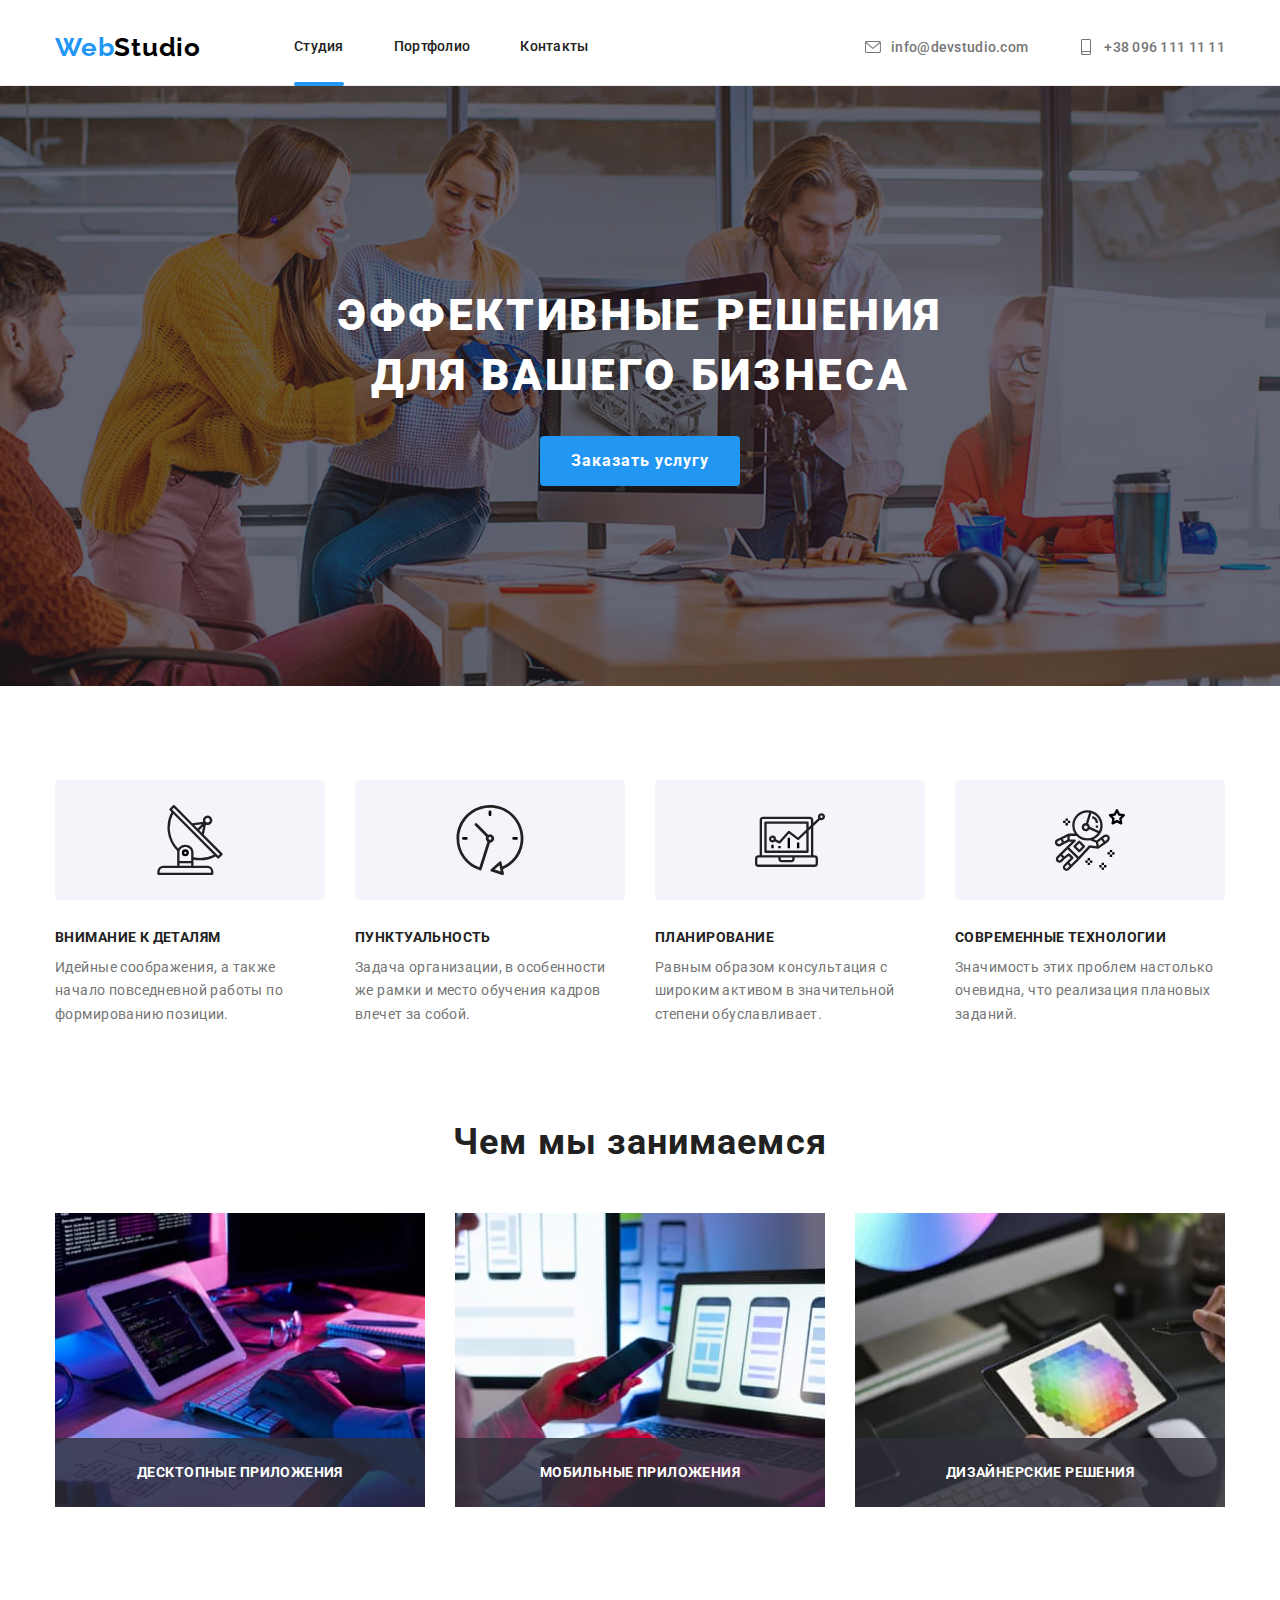
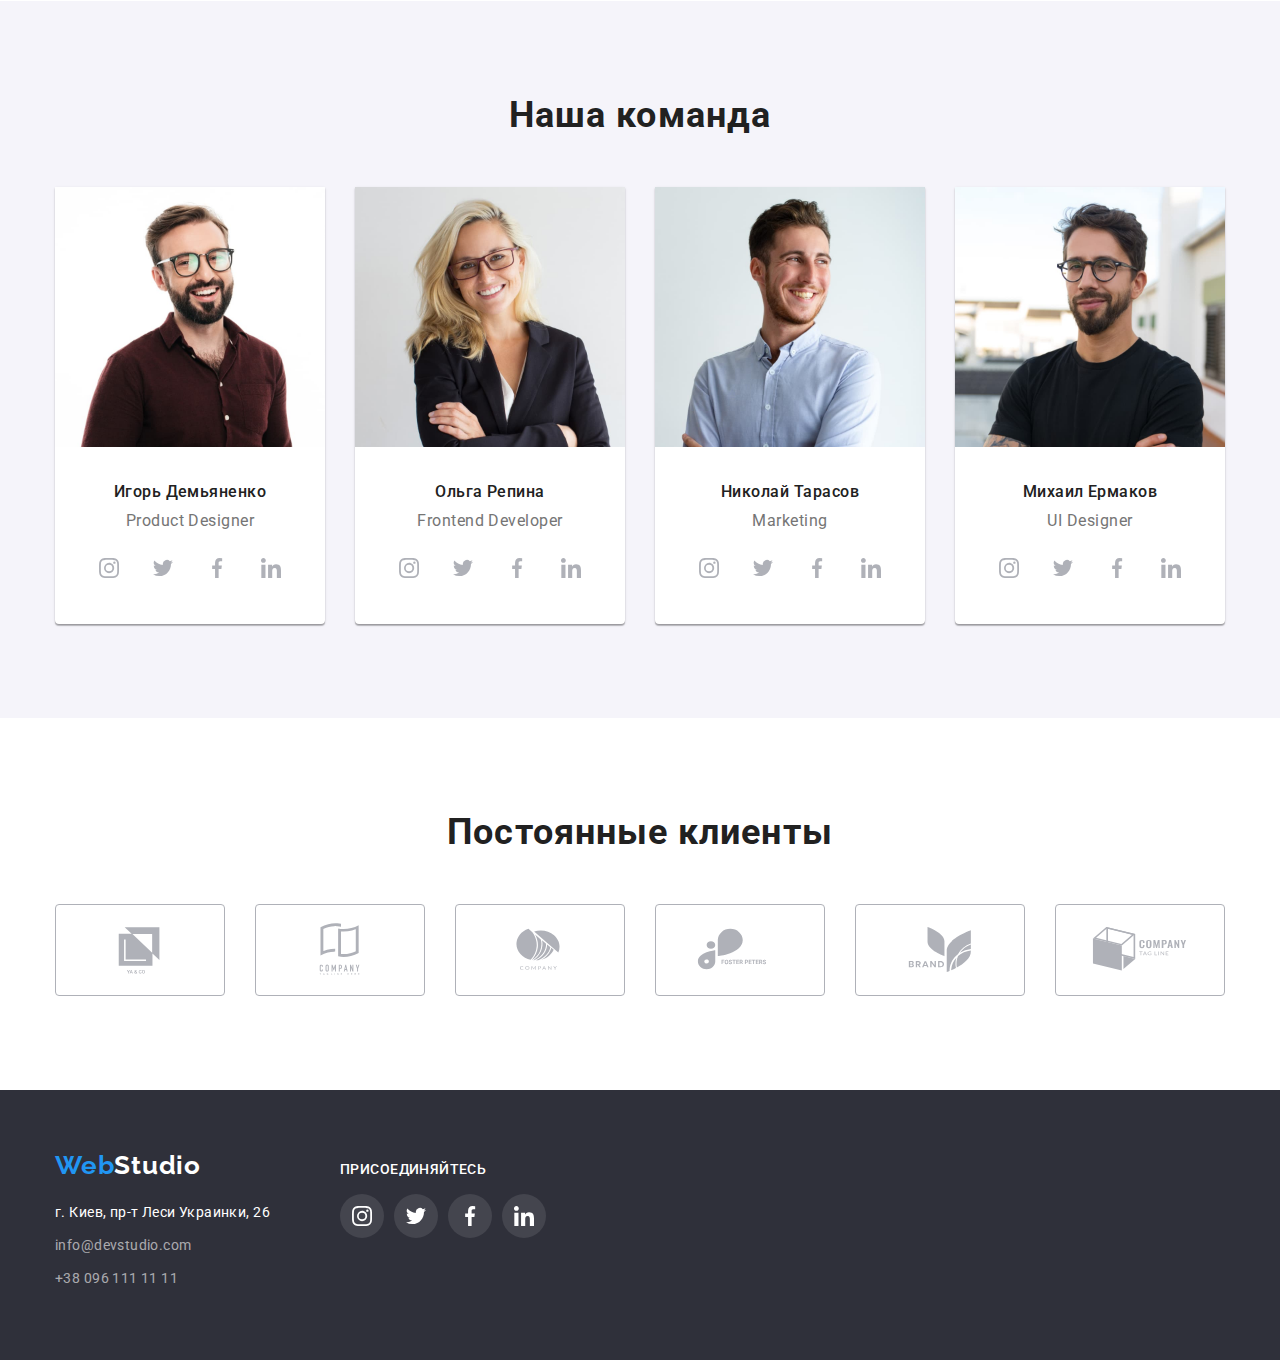
==== index.html @ 17cec53a "hometask5" ====
<!DOCTYPE html>
<html lang="ru">

<head>
    <meta charset="UTF-8">
    <meta http-equiv="X-UA-Compatible" content="IE=edge">
    <meta name="viewport" content="width=device-width, initial-scale=1.0">
    <title>Document</title>
    <link rel="stylesheet"
        href="https://cdnjs.cloudflare.com/ajax/libs/modern-normalize/1.1.0/modern-normalize.min.css">
    <link
        href="https://fonts.googleapis.com/css2?family=Raleway:wght@700&family=Roboto:wght@400;500;700;900&display=swap"
        rel="stylesheet">
    <link rel="stylesheet" href="./css/style.css">
</head>

<body class="page">
    <header class="header">
        <div class="container">
            <nav class="nav">
                <a class="logo link" href="index.html"><span class="web">Web</span>Studio</a>
                <ul class="nav-list list">
                    <li class="link-text"><a class="nav-link studio link" href="index.html">Студия</a></li>
                    <li class="link-text"><a class="nav-link link" href="./portfolio.html">Портфолио</a></li>
                    <li class="link-text"><a class="nav-link link" href="">Контакты</a></li>
                </ul>
            </nav>
            <div class="contact-links link">
                <a class="contact-link link" href="mailto:info@devstudio.com">
                    <svg class="contacts-logo">
                        <use href="./images/svg/sprite.svg#icon-envelope"></use>
                    </svg> 
                    <span>
                        info@devstudio.com
                    </span>
                </a>
                <a class="contact-link link" href="tel:+380961111111">
                    <svg class="contacts-logo">
                        <use href="./images/svg/sprite.svg#icon-smartphone"></use>
                    </svg>
                    <span>
                        +38 096 111 11 11
                    </span>
                </a>
            </div>
        </div>
    </header>
    <main>
        <!-- секція герой -->
        <section class="section-hero">
            <h1 class="hero-title">Эффективные решения <br /> для вашего бизнеса</h1>
            <button class="hero-button" type="button">Заказать услугу</button>
        </section>

        <!-- секція про нас -->

        <section class="about-us">
            <div class="container">
                <h2 hidden>О нас</h2>
                <ul class="superiority-list list">
                    <li class="superiority-item">
                        <div class="superiority-ikon">
                            <svg class="superiority-img" width="70" height="70">
                                <use href="./images/svg/sprite.svg#icon-antenna"></use>
                            </svg>
                        </div>
                        <h3 class="about-us-title">Внимание к деталям</h3>
                        <p class="about-us-text">Идейные соображения, а также начало повседневной работы по формированию
                            позиции.</p>
                    </li>
                    <li class="superiority-item">
                        <div class="superiority-ikon">
                            <svg class="superiority-img" width="70" height="70">
                                <use href="./images/svg/sprite.svg#icon-clock"></use>
                            </svg>
                        </div>
                        <h3 class="about-us-title">Пунктуальность</h3>
                        <p class="about-us-text">Задача организации, в особенности же рамки и место обучения кадров
                            влечет
                            за собой.</p>
                    </li>
                    <li class="superiority-item">
                        <div class="superiority-ikon">
                            <svg class="superiority-img" width="70" height="70">
                                <use href="./images/svg/sprite.svg#icon-diagram"></use>
                            </svg>
                        </div>
                        <h3 class="about-us-title">Планирование</h3>
                        <p class="about-us-text">Равным образом консультация с широким активом в значительной степени
                            обуславливает.</p>
                    </li>
                    <li class="superiority-item">
                        <div class="superiority-ikon">
                            <svg class="superiority-img" width="70" height="70">
                                <use href="./images/svg/sprite.svg#icon-astronaut"></use>
                            </svg>
                        </div>
                        <h3 class="about-us-title">Современные технологии</h3>
                        <p class="about-us-text">Значимость этих проблем настолько очевидна, что реализация плановых
                            заданий.</p>
                    </li>
                </ul>
            </div>
        </section>

        <!-- секція чим ми займамося -->
        <section class="section-work">
            <div class="container">
                <h2 class="work-title">Чем мы занимаемся</h2>
                <ul class="work-list list">
                    <li class="work-item">
                        <img src="./images/work/work1.jpg" alt="Работа за компьютером" width="370">
                        <div class="work-item-descr">
                            <p class="work-text">Десктопные приложения</p>
                        </div>
                    </li>
                    <li class="work-item">
                        <img src="./images/work/work2.jpg" alt="Рука с телефоном перед компьютером" width="370">
                        <div class="work-item-descr">
                            <p class="work-text">Мобильные приложения</p>
                        </div>
                    </li>
                    <li class="work-item">
                        <img src="./images/work/work3.jpg" alt="Планшет" width="370">
                        <div class="work-item-descr">
                            <p class="work-text">Дизайнерские решения</p>
                        </div>
                    </li>
                </ul>
            </div>
        </section>

        <!-- секція наша команда -->
        <section class="team">
            <div class="container">
                <h2 class="team-title">Наша команда</h2>
                <ul class="team-list list">
                    <li class="team-item">
                        <img src="./images/team/person1.jpg" alt="фото мужчины" width="270">
                        <div class="team-content">
                            <h3 class="team-name">Игорь Демьяненко</h3>
                            <p class="team-text">Product Designer</p>
                            <ul class="social-list list">
                                <li class="list-item">
                                    <a class="s-l" href="">
                                        <svg class="social-icon" width="44" height="44">
                                            <use href="./images/svg/sprite.svg#icon-instagram"></use>
                                        </svg>
                                    </a>
                                </li>
                                <li class="list-item">
                                    <a class="s-l" href="">
                                        <svg class="social-icon" width="44" height="44">
                                            <use href="./images/svg/sprite.svg#icon-twitter"></use>
                                        </svg>
                                    </a>
                                </li>
                                <li class="list-item">
                                    <a class="s-l" href="">
                                        <svg class="social-icon" width="44" height="44">
                                            <use href="./images/svg/sprite.svg#icon-facebook"></use>
                                        </svg>
                                    </a>
                                </li>
                                <li class="list-item">
                                    <a class="s-l" href="">
                                        <svg class="social-icon" width="44" height="44">
                                            <use href="./images/svg/sprite.svg#icon-linkedin"></use>
                                        </svg>
                                    </a>
                                </li>
                            </ul>
                        </div>
                    </li>
                    <li class="team-item">
                        <img src="./images/team/person2.jpg" alt="фото женщины" width="270">
                        <div class="team-content">
                            <h3 class="team-name">Ольга Репина</h3>
                            <p class="team-text">Frontend Developer</p>
                            <ul class="social-list list">
                                <li class="list-item">
                                    <a class="s-l" href="">
                                        <svg class="social-icon" width="44" height="44">
                                            <use href="./images/svg/sprite.svg#icon-instagram"></use>
                                        </svg>
                                    </a>
                                </li>
                                <li class="list-item">
                                    <a class="s-l" href="">
                                        <svg class="social-icon" width="44" height="44">
                                            <use href="./images/svg/sprite.svg#icon-twitter"></use>
                                        </svg>
                                    </a>
                                </li>
                                <li class="list-item">
                                    <a class="s-l" href="">
                                        <svg class="social-icon" width="44" height="44">
                                            <use href="./images/svg/sprite.svg#icon-facebook"></use>
                                        </svg>
                                    </a>
                                </li>
                                <li class="list-item">
                                    <a class="s-l" href="">
                                        <svg class="social-icon" width="44" height="44">
                                            <use href="./images/svg/sprite.svg#icon-linkedin"></use>
                                        </svg>
                                    </a>
                                </li>
                            </ul>
                        </div>
                    </li>
                    <li class="team-item">
                        <img src="./images/team/person3.jpg" alt="фото мужчины" width="270">
                        <div class="team-content">
                            <h3 class="team-name">Николай Тарасов</h3>
                            <p class="team-text">Marketing</p>
                            <ul class="social-list list">
                                <li class="list-item">
                                    <a class="s-l" href="">
                                        <svg class="social-icon" width="44" height="44">
                                            <use href="./images/svg/sprite.svg#icon-instagram"></use>
                                        </svg>
                                    </a>
                                </li>
                                <li class="list-item">
                                    <a class="s-l" href="">
                                        <svg class="social-icon" width="44" height="44">
                                            <use href="./images/svg/sprite.svg#icon-twitter"></use>
                                        </svg>
                                    </a>
                                </li>
                                <li class="list-item">
                                    <a class="s-l" href="">
                                        <svg class="social-icon" width="44" height="44">
                                            <use href="./images/svg/sprite.svg#icon-facebook"></use>
                                        </svg>
                                    </a>
                                </li>
                                <li class="list-item">
                                    <a class="s-l" href="">
                                        <svg class="social-icon" width="44" height="44">
                                            <use href="./images/svg/sprite.svg#icon-linkedin"></use>
                                        </svg>
                                    </a>
                                </li>
                            </ul>
                        </div>
                    </li>
                    <li class="team-item">
                        <img src="./images/team/person4.jpg" alt="фото мужчины" width="270">
                        <div class="team-content">
                            <h3 class="team-name">Михаил Ермаков</h3>
                            <p class="team-text">UI Designer</p>
                            <ul class="social-list list">
                                <li class="list-item">
                                    <a class="s-l" href="">
                                        <svg class="social-icon" width="44" height="44">
                                            <use href="./images/svg/sprite.svg#icon-instagram"></use>
                                        </svg>
                                    </a>
                                </li>
                                <li class="list-item">
                                    <a class="s-l" href="">
                                        <svg class="social-icon" width="44" height="44">
                                            <use href="./images/svg/sprite.svg#icon-twitter"></use>
                                        </svg>
                                    </a>
                                </li>
                                <li class="list-item">
                                    <a class="s-l" href="">
                                        <svg class="social-icon" width="44" height="44">
                                            <use href="./images/svg/sprite.svg#icon-facebook"></use>
                                        </svg>
                                    </a>
                                </li>
                                <li class="list-item">
                                    <a class="s-l" href="">
                                        <svg class="social-icon" width="44" height="44">
                                            <use href="./images/svg/sprite.svg#icon-linkedin"></use>
                                        </svg>
                                    </a>
                                </li>
                            </ul>
                        </div>
                    </li>
                </ul>
            </div>
        </section>

        <section class="our-clients">
            <h2 class="clients-title">Постоянные клиенты</h2>
            <ul class="client-list list">
                <li class="client-item">
                    <a class="cl-link" href="">
                        <svg class="client-logo">
                            <use href="./images/svg/sprite.svg#icon-logo"> </use>
                        </svg>
                    </a>
                </li>
                <li class="client-item">
                    <a class="cl-link" href="">
                        <svg class="client-logo">
                            <use href="./images/svg/sprite.svg#icon-logo-1"> </use>
                        </svg>
                    </a>
                </li>
                <li class="client-item">
                    <a class="cl-link" href="">
                        <svg class="client-logo">
                            <use href="./images/svg/sprite.svg#icon-logo-2"> </use>
                        </svg>
                    </a>
                </li>
                <li class="client-item">
                    <a class="cl-link" href="">
                        <svg class="client-logo">
                            <use href="./images/svg/sprite.svg#icon-logo-3"> </use>
                        </svg>
                    </a>
                </li>
                <li class="client-item">
                    <a class="cl-link" href="">
                        <svg class="client-logo">
                            <use href="./images/svg/sprite.svg#icon-logo-4"> </use>
                        </svg>
                    </a>
                </li>
                <li class="client-item">
                    <a class="cl-link" href="">
                        <svg class="client-logo">
                            <use href="./images/svg/sprite.svg#icon-logo-5"> </use>
                        </svg>
                    </a>
                </li>
            </ul>
        </section>
    </main>

    <footer class="footer-all">
        <div class="container d-flex">
            <div class="container-footer">
                <a class="logo-footer link" href="index.html"><span class="web">Web</span>Studio</a>
                <address class="address">
                    <p class="address-text link">г. Киев, пр-т Леси Украинки, 26</p>
                    <a class="contacts-link-footer link" href="mailto:info@devstudio.com">info@devstudio.com</a>
                    <a class="contacts-link-footer link" href="tel:+380961111111">+38 096 111 11 11</a>
                </address>
            </div>
            <div class="footer-social">
                <h3 class="footer-social-title">ПРИСОЕДИНЯЙТЕСЬ</h3>
                <ul class="social-list list">
                    <li class="list-item">
                        <a class="s-l" href="">
                            <svg class="social-icon footer-icon" width="44" height="44">
                                <use href="./images/svg/sprite.svg#icon-instagram"></use>
                            </svg>
                        </a>
                    </li>
                    <li class="list-item">
                        <a class="s-l" href="">
                            <svg class="social-icon footer-icon" width="44" height="44">
                                <use href="./images/svg/sprite.svg#icon-twitter"></use>
                            </svg>
                        </a>
                    </li>
                    <li class="list-item">
                        <a class="s-l" href="">
                            <svg class="social-icon footer-icon" width="44" height="44">
                                <use href="./images/svg/sprite.svg#icon-facebook"></use>
                            </svg>
                        </a>
                    </li>
                    <li class="list-item">
                        <a class="s-l" href="">
                            <svg class="social-icon footer-icon" width="44" height="44">
                                <use href="./images/svg/sprite.svg#icon-linkedin"></use>
                            </svg>
                        </a>
                    </li>
                </ul>
            </div>
        </div>
    </footer>
</body>

</html>
---- css/style.css ----
:root {
    --main-text-color: #757575;
    --logo-color: #000000;
    --secondary-title-color: #FFFFFF;
    --title-color: #212121;
    --akcent-color: #2196F3;
    --main-font: "Roboto"; sans-serif;
    --secondary-font: "Raleway"; sans-serif;
    --main-background-color:#E5E5E5 ;
    --secondary-background-color: #2F303A;
    --backgraund-team-color: #F5F4FA;
    --footer-link-color: rgba(255, 255, 255, 0.6);
}
/* стилі сторінки */

h1,
h2,
h3,
h4,
h5,
h6,
p {
    margin-top: 0;
    margin-bottom: 0;
}

ul{
    margin-top: 0;
    margin-bottom: 0;
    padding-left: 0;
}

.html {
    box-sizing: border-box;
}
 
.page {
    font-family: var(--main-font);
    color: var(--main-text-color);
}

.list {
    list-style: none;
    padding: 0;
    margin: 0;
}

.link {
    text-decoration: none;
}

.container {
    width: 1200px;
    padding-left: 15px;
    padding-right: 15px;
    margin: 0 auto;
}

/* хедер */


.header .container {
    display: flex;
    align-items: center;
}

.header{
    border-bottom: 1px solid #ECECEC;
    
    padding-top: 32px;
    padding-bottom: 22px;
}
/* logo */

.logo {
    margin-right: 93px;
    font-family: var(--secondary-font);
    font-weight: 700;
    font-size: 26px;
    line-height: 1.19;
    letter-spacing: 0.03em;
    color: var(--logo-color);
}

.web {
    color: var(--akcent-color);
}

/* nav */
.nav {
    display: flex;
    align-items: center;
}

.nav-list {
    display: flex;
}

.link-text {
position: relative;
}

.studio::after,
.portfolio::after {
    content: "";
    position: absolute;
    left: 0;
    bottom: -31px;
    display: block;
    width: 100%;
    height: 4px;
    border-radius: 2px;
    background-color: var(--akcent-color);
}

.nav-link {
    display: block;
    color:var(--title-color);
    font-weight: 500;
    font-size: 14px;
    line-height: 1.14;
    letter-spacing: 0.02em;
}

.link-text:not(:last-child) {
    margin-right: 50px;
}

.contact-links {
    display: flex;
    font-style: normal;
    font-weight: 500;
    font-size: 14px;
    line-height: 1.1428;
    letter-spacing: 0.02em;
    margin-left: auto;
    height: 16px
}

.contact-link {
    color: var(--main-text-color);
    display: flex;
}

.contact-link:not(:last-child) {
    margin-right: 50px;
}

.contacts-logo {
    width: 16px;
    fill: var(--main-text-color);
    margin-right: 10px;
}

.nav-link:hover,
.nav-link:focus,
.contact-link:hover,
.contact-link:focus,
.contact-link:hover .contacts-logo,
.contact-link:focus .contacts-logo {
    color: var(--akcent-color);
    fill: var(--akcent-color);
}

/* hero */


.section-hero {
    padding-top: 200px;
    padding-bottom: 200px;
    text-align: center;
    max-width: 1600px;
    background-image: linear-gradient(
      rgba(47, 48, 58, 0.4),
      rgba(47, 48, 58, 0.4)
    ),
    url(../images/bcg/bcg.jpg);
    background-repeat: no-repeat;
    background-position: center;
    background-size: cover;
    margin: auto;
}

 .hero-title {
     margin-top: 0;
     margin-bottom: 30px;
    font-weight: 900;
    font-size: 44px;
    line-height: 1.36;
    letter-spacing: 0.06em;
    text-transform: uppercase;
    color: var(--secondary-title-color);
 }

 .hero-button {
    margin: auto;
    text-align: center;
    width: 200px;
    height: 50px ;
    border-radius: 4px;
    border: none;
    font-weight: 700;
    font-size: 16px;
    line-height: 1.87;    
    align-items: center;
    letter-spacing: 0.06em;
    color: var(--secondary-title-color);
    background-color: var(--akcent-color);
    cursor: pointer;
 }


 /* <!-- секція про нас --> */

.about-us {
    padding-top: 94px;
}

 .superiority-list {
     display: flex;
     margin-left: -30px;
 }


.superiority-ikon {
    width: 270px;
    height: 120px;
    background: #F5F4FA;
    border-radius: 4px;
    margin-bottom: 30px;
    display: flex;
    justify-content: center;
    align-items: center;
}

.superiority-item {
    width: calc((100% - 30px) / 4);
    margin-left: 30px;
}

 .about-us-title {
     margin: 0;
    font-size: 14px;
    line-height: 1.14;
    letter-spacing: 0.03em;
    text-transform: uppercase;
    color: var(--title-color);
 }

 .about-us-text {
     margin-top: 10px;
    font-weight: 400;
    font-size: 14px;
    line-height: 1.71;
    letter-spacing: 0.03em;   
    color: var(--main-text-color);
 }

 /* <!-- секція чим ми займамося --> */

.section-work {
    padding: 94px 0;
}

 .work-title {
     margin-top: 0;
     margin-bottom: 50px;
    font-weight: 700;
    font-size: 36px;
    line-height: 1.17;
    text-align: center;
    letter-spacing: 0.03em;
    color: var(--title-color)
}
.work-item:not(:last-child) {
    margin-right: 30px;
}

.work-item  {
    position: relative;
    width: calc((100% - 60px) / 3);
    height: 294px;
}

.work-list {
    display: flex;
}

.work-item-descr {
    position: absolute;
    bottom: 0;
    right: 0;
    width: 100%;
    background: rgba(47, 48, 58, 0.8);


}

.work-text {
    margin: 27px 82px;

    font-weight: 700;
    font-size: 14px;
    line-height: 1.14;
    text-align: center;
    letter-spacing: 0.03em;
    text-transform: uppercase;
    color: var(--secondary-title-color);
}

/* <!-- секція наша команда --> */

.team-list {
    display: flex;
    margin-top: 50px;
    /* margin-bottom: 94px; */
}

.team {
    background-color: var(--backgraund-team-color);
    padding-top: 94px;
    padding-bottom: 94px;
}

.team-item:not(:last-child) {
 margin-right: 30px;
}

.team-item {
    width: calc((100% - 90px) / 4);
    background-color: var(--secondary-title-color);
    box-shadow: 0px 1px 3px rgba(0, 0, 0, 0.12), 0px 1px 1px rgba(0, 0, 0, 0.14), 0px 2px 1px rgba(0, 0, 0, 0.2);
    border-radius: 0px 0px 4px 4px;
}

.team-title {
    font-weight: 700;
    font-size: 36px;
    line-height: 1.16;
    text-align: center;
    letter-spacing: 0.03em;
    color: var(--title-color);
}

.team-content {
    padding-top: 30px;
    padding-bottom: 30px;
}

.team-name {
    margin-bottom: 10px;
    font-weight: 500;
    font-size: 16px;
    line-height: 1.19;
    text-align: center;
    letter-spacing: 0.03em;
    color: var(--title-color);
}

.team-text {
    font-weight: 400;
    font-size: 16px;
    line-height: 1.19;
    text-align: center;
    letter-spacing: 0.03em;
    color: var(--main-text-color);
}

.social-list {
    display: flex;
    justify-content: center;
    margin-top: 16px;
}

.s-l:focus .social-icon{
    background-color: var(--akcent-color);
    border-radius: 50px;
    fill: var(--secondary-title-color);
}

.social-icon:hover,
.social-icon:focus {
    background-color: var(--akcent-color);
    border-radius: 50px;
    fill: var(--secondary-title-color);
}

.social-icon {
    fill: #AFB1B8;
}

.list-item:not(:last-child) {
    margin-right: 10px;
}

.clients-title {
    font-weight: 700;
    font-size: 36px;
    line-height: 1.16;
    text-align: center;
    letter-spacing: 0.03em;
    color: var(--title-color);
    margin-top: 94px;
    margin-bottom: 50px;
}

.client-list {
    display: flex;
    justify-content: center;
    margin-bottom: 94px;
}

.client-item {
    width: 170px;
    height: 92px;
    border: 1px solid #AFB1B8;
    border-radius: 4px;

    align-items: center;
    display: flex;
    justify-content: center;
}

.cl-link {
    width: 100%;
    height: 100%;
    justify-content: center;
    display: flex;
    align-items: center;
}

.client-item:focus,
.cl-link:focus .client-logo{
    border-color: var(--akcent-color);
    fill: var(--akcent-color);
}


.client-item:hover,
.client-item:hover .client-logo{
    border-color: var(--akcent-color);
    fill: var(--akcent-color);
}

.client-item:not(:last-child) {
    margin-right: 30px;
}

.client-logo {
    width: 106px;
    height: 60px;
    fill: #AFB1B8;
}


/*--------------------------- footer -----------------------------*/
.footer-all {
    display: flex;
    align-items: baseline;
    padding-top: 60px;
    padding-bottom: 60px;
}

.d-flex {
    display: flex;
}

.logo-footer {
    font-family: var(--secondary-font);
    font-weight: 700;
    font-size: 26px;
    line-height: 1.19;
    letter-spacing: 0.03em;
    color: var(--secondary-title-color);
}

.address-text,
.contacts-link-footer {
    margin-top: 0;
    margin-bottom: 9px;
}


.address {
    margin-top: 20px;
    font-style: normal;
}

.address-text,
.contacts-link-footer {
    font-weight: 400;
    font-size: 14px;
    line-height: 1.71;
    letter-spacing: 0.03em;
    color: var(--secondary-title-color);
}

.contacts-link-footer {
    color:  var(--footer-link-color);
    display: block;
 }
 
.contacts-link-footer:hover,
.contacts-link-footer:focus {
    color: var(--akcent-color)
}

/* .container-footer {
    display: inline-block;
} */

.footer-social-title {
    font-weight: 500;
    font-size: 14px;
    line-height: 1.14;
    letter-spacing: 0.03em;
    text-transform: uppercase;
    color: #FFFFFF;
}

.footer-icon {
    background: rgba(255, 255, 255, 0.1);
    border-radius: 50px;
    fill: #FFFFFF;
}

.footer-all {
    background-color: var(--secondary-background-color);
}

.footer-social {
    margin-left: 70px;
    align-items: unset;
    margin-top: 12px;
}

/*------------------ портфоліо -------------------------------*/

.section-project {
    padding-top: 94px;
}

.filter-button-list {
    display: flex;
    justify-content: center;
    margin-left: auto;
    margin-right: auto;
    margin-bottom: 50px;
}

.filter-button-item {
    margin-right: 8px;
}

.filter-button-item:hover,
.filter-button-item:focus {
    color: white;
}

.filter-button-item:last-child {
    margin-right: 0;
}

.filter-button {
    padding: 6px 22px;
    border: none;
    border-radius: 4px;
    font-family: var(--main-font);
    font-weight: 500;
    font-size: 16px;
    line-height: 1.62;
    text-align: center;
    letter-spacing: 0.03em;
    color: var(--title-color);
    background-color: var(--backgraund-team-color);
    cursor: pointer;
}

.filter-button:hover,
.filter-button:focus {
   background: var(--akcent-color);
   color: #FFFFFF;
}

.project-list {
    margin-top: 50px;
    display: flex;
    flex-wrap: wrap;
    margin-bottom: 100px;
}

.project-text {
    position: absolute;
    top: 0;
    left: 0;
    width: 100%;
    height: 100%;
    padding: 64px 23px;

    transform: translateY(100%);

    font-weight: normal;
    font-size: 18px;
    line-height: 1.56;
    letter-spacing: 0.03em;
    color:var(--secondary-title-color);
    
    background-color: rgba(33, 150, 243, 0.9); ;
}

.all-card {
    position: relative;
    overflow: hidden;
}

.project-card:hover .project-text {
    transform: translateY(0%);
}

.project-title-name {
    padding: 20px 24px ;
}

.project-card {
    border: 1px solid #EEEEEE;
    margin-right: 30px;
    margin-bottom: 30px; 
    width: calc((100% - 60px) / 3);
}

.project-card:nth-last-child(-n + 3) {
    margin-bottom: 0;
  }

.project-card:nth-child(3n + 3) {
    margin-right: 0;
} 

.project-card:focus,
.project-card:focus-visible {
    box-shadow: 0px 1px 1px rgba(0, 0, 0, 0.12), 0px 4px 4px rgba(0, 0, 0, 0.06), 1px 4px 6px rgba(0, 0, 0, 0.16);
}

.project-card:hover {
    box-shadow: 0px 1px 1px rgba(0, 0, 0, 0.12), 0px 4px 4px rgba(0, 0, 0, 0.06), 1px 4px 6px rgba(0, 0, 0, 0.16);
}

.project-title {
    font-weight: 700;
    font-size: 18px;
    line-height: 2.00;
    letter-spacing: 0.06em;
    color: var(--title-color);
 }
 
.project-name {
    font-weight: 400;
    font-size: 16px;
    line-height: 1.87;
    letter-spacing: 0.03em;
    color: var(--main-text-color);
}
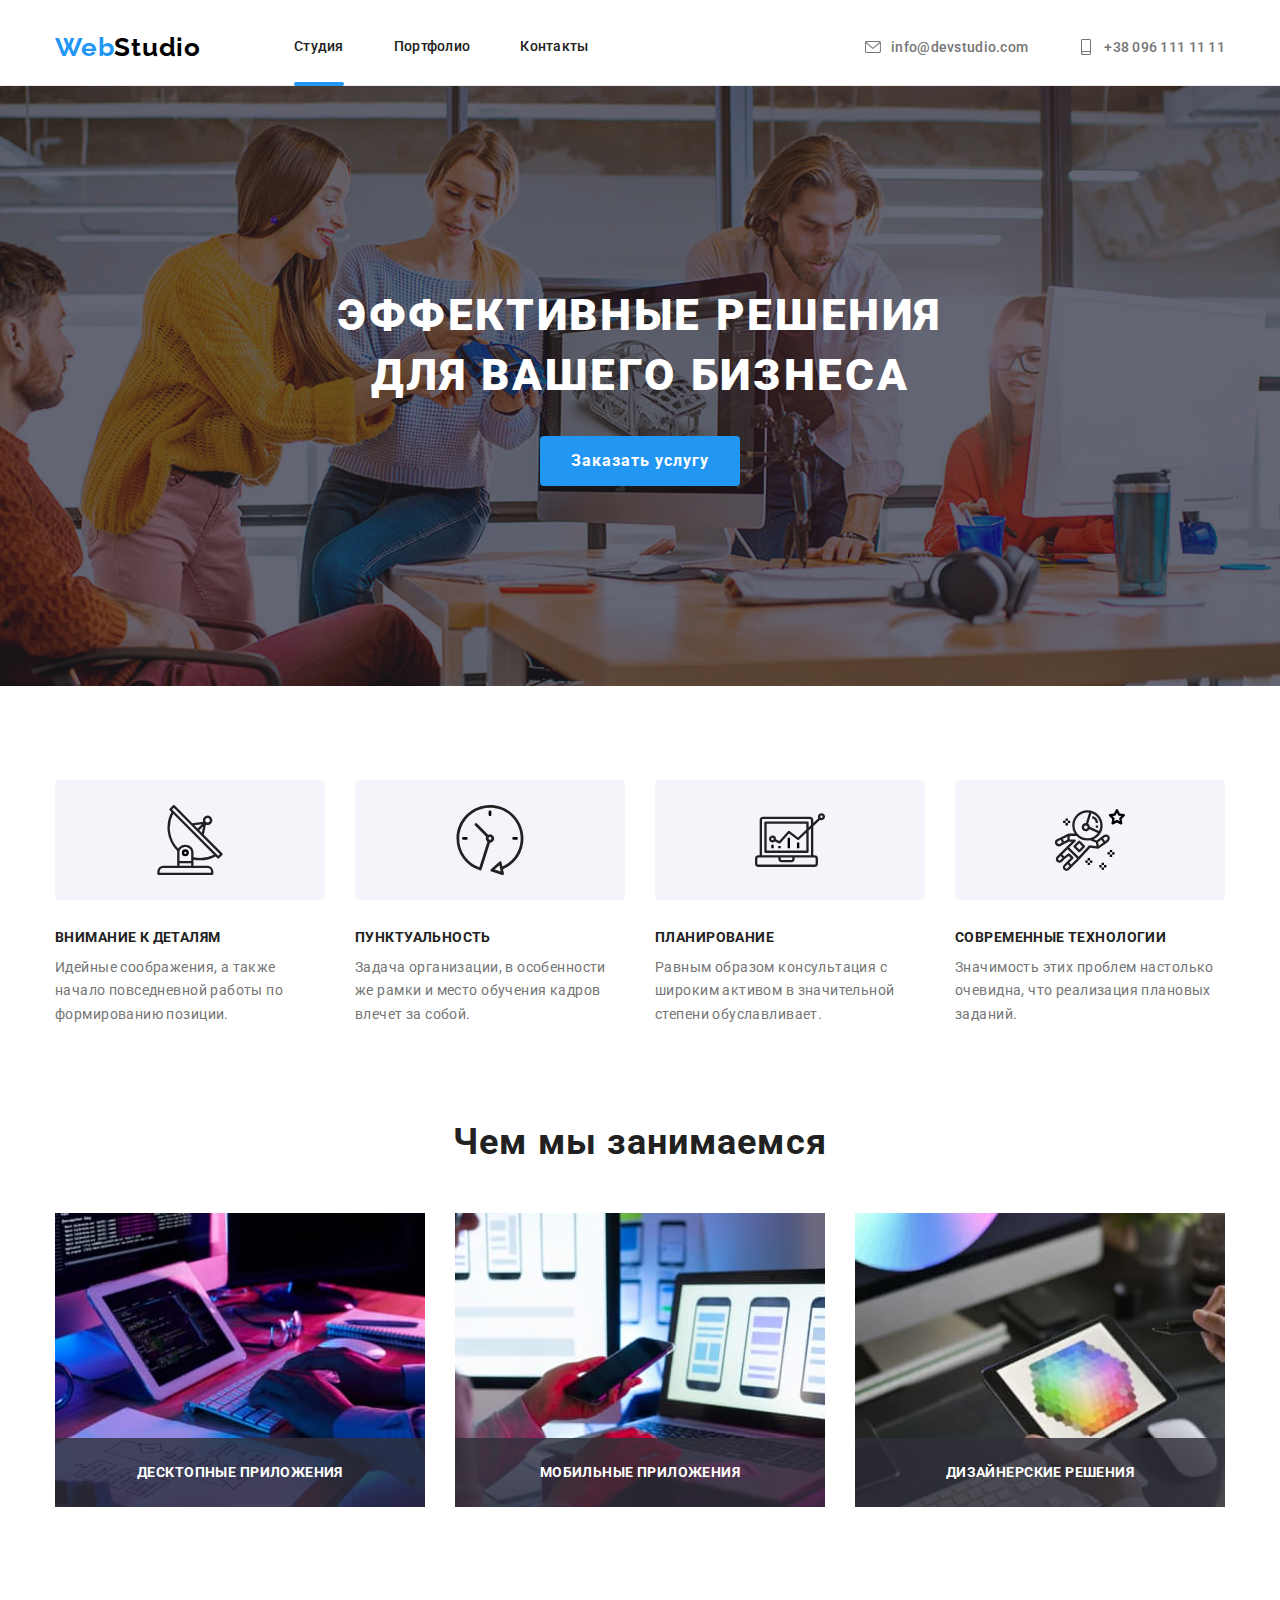
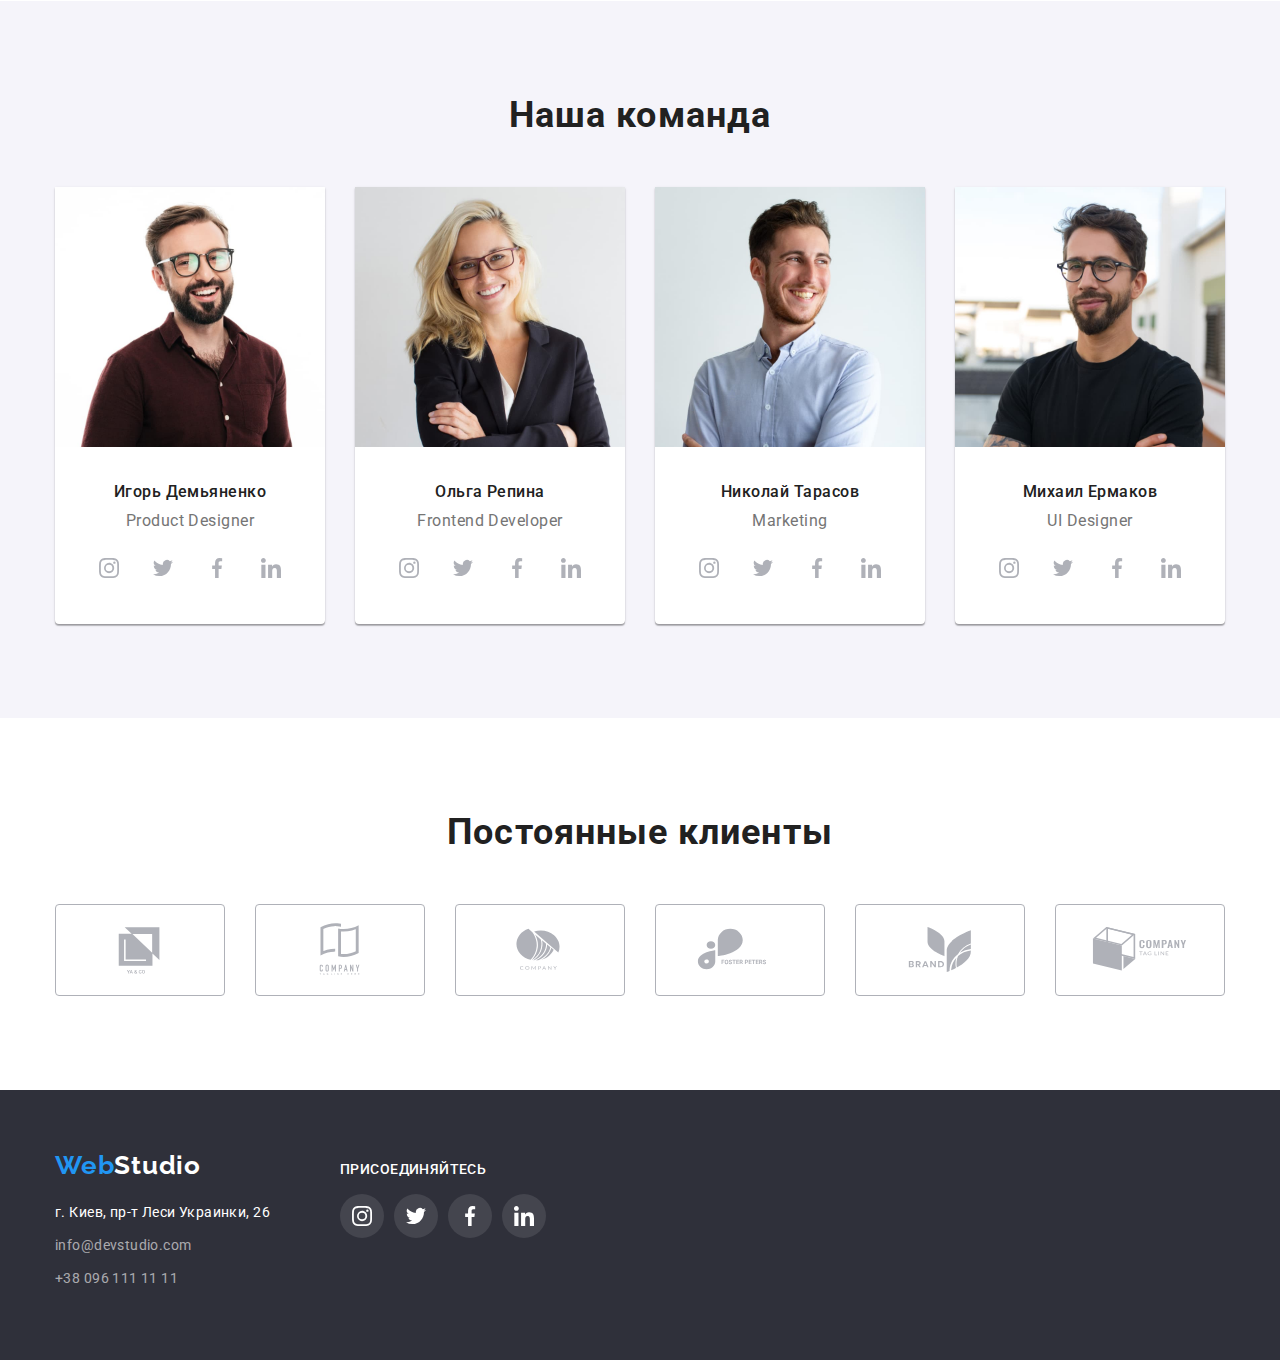
==== commit e894bede: "дз4" ====
--- a/index.html
+++ b/index.html
@@ -49,7 +49,7 @@
         <!-- секція герой -->
         <section class="section-hero">
             <h1 class="hero-title">Эффективные решения <br /> для вашего бизнеса</h1>
-            <button class="hero-button" type="button">Заказать услугу</button>
+            <button class="hero-button" type="button" data-modal-open>Заказать услугу</button>
         </section>
 
         <!-- секція про нас -->
@@ -141,9 +141,9 @@
                             <h3 class="team-name">Игорь Демьяненко</h3>
                             <p class="team-text">Product Designer</p>
                             <ul class="social-list list">
-                                <li class="list-item">
-                                    <a class="s-l" href="">
-                                        <svg class="social-icon" width="44" height="44">
+                                <li class="list-item ">
+                                    <a class="s-l" href="">
+                                        <svg class="social-icon " width="44" height="44">
                                             <use href="./images/svg/sprite.svg#icon-instagram"></use>
                                         </svg>
                                     </a>
@@ -286,13 +286,13 @@
                 </ul>
             </div>
         </section>
-
+    <!-- постійні клієнти -->
         <section class="our-clients">
             <h2 class="clients-title">Постоянные клиенты</h2>
             <ul class="client-list list">
                 <li class="client-item">
                     <a class="cl-link" href="">
-                        <svg class="client-logo">
+                        <svg class="client-logo ">
                             <use href="./images/svg/sprite.svg#icon-logo"> </use>
                         </svg>
                     </a>
@@ -381,6 +381,17 @@
             </div>
         </div>
     </footer>
+    
+    <div class="backdrop is-hidden" data-modal>
+        <div class="modal">
+            <button class="modal-button" data-modal-close>
+                <svg class="close-logo">
+                    <use href="./images/modal/modal.svg#icon-close-black-18dp-2-1" width="18" height="18"></use>
+                </svg>
+            </button> </div>
+    </div>
+    
+    <script src="./js/modal.js"></script>
 </body>
 
 </html>--- a/css/style.css
+++ b/css/style.css
@@ -120,6 +120,9 @@
     font-size: 14px;
     line-height: 1.14;
     letter-spacing: 0.02em;
+    transition-property: color;
+    transition-duration: 250ms;
+    transition-timing-function: cubic-bezier(0.4, 0, 0.2, 1);
 }
 
 .link-text:not(:last-child) {
@@ -140,6 +143,9 @@
 .contact-link {
     color: var(--main-text-color);
     display: flex;
+    transition-property: color;
+    transition-duration: 250ms;
+    transition-timing-function: cubic-bezier(0.4, 0, 0.2, 1);
 }
 
 .contact-link:not(:last-child) {
@@ -150,6 +156,9 @@
     width: 16px;
     fill: var(--main-text-color);
     margin-right: 10px;
+    transition-property: fill;
+    transition-duration: 250ms;
+    transition-timing-function: cubic-bezier(0.4, 0, 0.2, 1);
 }
 
 .nav-link:hover,
@@ -374,19 +383,23 @@
 
 .s-l:focus .social-icon{
     background-color: var(--akcent-color);
-    border-radius: 50px;
     fill: var(--secondary-title-color);
+    
 }
 
 .social-icon:hover,
 .social-icon:focus {
     background-color: var(--akcent-color);
-    border-radius: 50px;
     fill: var(--secondary-title-color);
 }
 
 .social-icon {
     fill: #AFB1B8;
+    border-radius: 50px;
+
+    transition-property: background-color, fill;
+    transition-duration: 250ms;
+    transition-timing-function: cubic-bezier(0.4, 0, 0.2, 1);
 }
 
 .list-item:not(:last-child) {
@@ -402,6 +415,7 @@
     color: var(--title-color);
     margin-top: 94px;
     margin-bottom: 50px;
+    
 }
 
 .client-list {
@@ -419,6 +433,10 @@
     align-items: center;
     display: flex;
     justify-content: center;
+
+    transition-property: fill, border-color;
+    transition-duration: 250ms;
+    transition-timing-function: cubic-bezier(0.4, 0, 0.2, 1);
 }
 
 .cl-link {
@@ -498,6 +516,9 @@
 .contacts-link-footer {
     color:  var(--footer-link-color);
     display: block;
+    transition-property: color;
+    transition-duration: 250ms;
+    transition-timing-function: cubic-bezier(0.4, 0, 0.2, 1);
  }
  
 .contacts-link-footer:hover,
@@ -555,6 +576,7 @@
 .filter-button-item:hover,
 .filter-button-item:focus {
     color: white;
+    border-radius: 4px;
 }
 
 .filter-button-item:last-child {
@@ -589,6 +611,8 @@
     margin-bottom: 100px;
 }
 
+
+
 .project-text {
     position: absolute;
     top: 0;
@@ -598,6 +622,7 @@
     padding: 64px 23px;
 
     transform: translateY(100%);
+    transition: transform 250ms linear;
 
     font-weight: normal;
     font-size: 18px;
@@ -626,6 +651,9 @@
     margin-right: 30px;
     margin-bottom: 30px; 
     width: calc((100% - 60px) / 3);
+    transition-property: box-shadow;
+    transition-duration: 250ms;
+    transition-timing-function: cubic-bezier(0.4, 0, 0.2, 1);
 }
 
 .project-card:nth-last-child(-n + 3) {
@@ -659,4 +687,70 @@
     line-height: 1.87;
     letter-spacing: 0.03em;
     color: var(--main-text-color);
+}
+
+.animate-on-hover {
+    transition-property: background, color;
+    transition-duration: 250ms;
+    transition-timing-function: cubic-bezier(0.4, 0, 0.2, 1);
+}
+
+.animate-on-hover:hover {
+    background: var(--akcent-color);
+    color: var(--secondary-title-color);
+}
+
+.backdrop {
+    position: fixed;
+    top: 0;
+    left: 0;
+    width: 100%;
+    height: 100%;
+    background-color: rgba(0, 0, 0, 0.2);
+    transition: opacity 1000ms cubic-bezier(0.4, 0, 0.2, 1);
+}
+
+.backdrop.is-hidden {
+    opacity: 0;
+    pointer-events: none;
+    visibility: visible;
+}
+
+.modal {
+    position: absolute;
+    top: 50%;
+    left: 50%;
+    transform: translate(-50%, -50%);
+
+    min-width: 528px;
+    height: 581px;
+
+    box-shadow: 0px 1px 3px rgba(0, 0, 0, 0.12), 0px 1px 1px rgba(0, 0, 0, 0.14), 0px 2px 1px rgba(0, 0, 0, 0.2);
+    border-radius: 4px;
+
+    background-color: var(--secondary-title-color);
+}
+
+
+
+.modal-button {
+    position: absolute;
+    top: 8px;
+    right: 8px;
+    width: 30px;
+    height: 30px;
+    border-radius: 50%;
+    background: #FFFFFF;
+    border: 1px solid rgba(0, 0, 0, 0.1);
+    box-sizing: border-box;
+    cursor: pointer;
+}
+
+.close-logo {
+    display: flex;
+    justify-content: center;
+    align-items: center;
+
+    height: 18px;
+    width: 18px;
 }